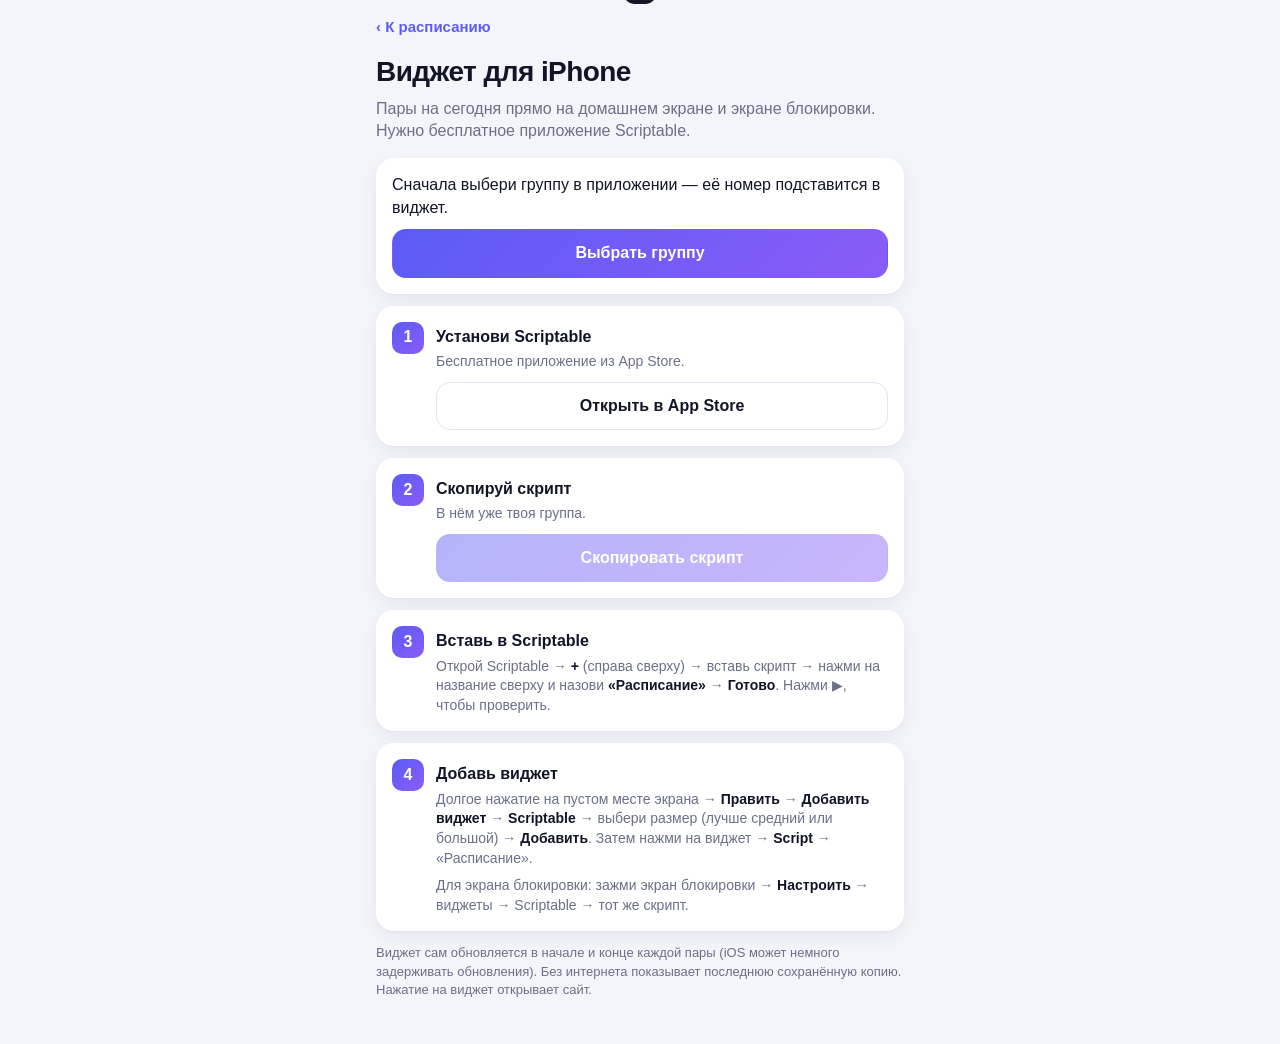
==== iphone.html @ b8d05b04 "Виджет для iPhone через Scriptable" ====
<!doctype html>
<html lang="ru">
<head>
  <meta charset="utf-8" />
  <meta name="viewport" content="width=device-width, initial-scale=1, viewport-fit=cover" />
  <title>Виджет для iPhone</title>
  <meta name="theme-color" content="#f4f5fb" media="(prefers-color-scheme: light)" />
  <meta name="theme-color" content="#0d0f17" media="(prefers-color-scheme: dark)" />
  <link rel="icon" href="icon.svg" type="image/svg+xml" />
  <link rel="apple-touch-icon" href="apple-touch-icon.png" />
  <link rel="stylesheet" href="style.css" />
  <style>
    .page { max-width: 560px; margin: 0 auto; padding: calc(16px + env(safe-area-inset-top)) 16px calc(32px + env(safe-area-inset-bottom)); }
    .back { color: var(--accent); text-decoration: none; font-weight: 600; font-size: 15px; }
    h1 { font-size: 28px; letter-spacing: -0.02em; margin: 14px 0 6px; }
    .lead { color: var(--muted); margin: 0 0 16px; }
    .card { background: var(--surface); border-radius: 18px; box-shadow: var(--shadow); padding: 16px; margin-bottom: 12px; }
    .step { display: grid; grid-template-columns: 32px 1fr; gap: 12px; align-items: start; }
    .num { width: 32px; height: 32px; border-radius: 10px; display: grid; place-items: center; font-weight: 800; color: #fff;
      background: linear-gradient(135deg, var(--accent), var(--accent-2)); }
    .step h3 { margin: 4px 0 4px; font-size: 16px; }
    .step p { margin: 0; color: var(--muted); font-size: 14px; }
    .step b { color: var(--text); }
    .group { display: flex; justify-content: space-between; align-items: center; gap: 10px; }
    .group strong { font-size: 18px; }
    .note { font-size: 13px; color: var(--muted); }
    .btn-block { display: block; text-align: center; text-decoration: none; }
  </style>
</head>
<body>
  <div class="page">
    <a class="back" href="./">‹ К расписанию</a>
    <h1>Виджет для iPhone</h1>
    <p class="lead">Пары на сегодня прямо на домашнем экране и экране блокировки. Нужно бесплатное приложение Scriptable.</p>

    <div class="card group" id="groupCard">
      <div>
        <div class="note">Твоя группа</div>
        <strong id="gName">—</strong>
      </div>
      <a class="btn btn-sm" href="./" style="text-decoration:none">Сменить</a>
    </div>
    <div class="card" id="noGroup" hidden>
      <p style="margin:0 0 10px">Сначала выбери группу в приложении — её номер подставится в виджет.</p>
      <a class="btn btn-primary btn-block" href="./">Выбрать группу</a>
    </div>

    <div class="card step">
      <div class="num">1</div>
      <div>
        <h3>Установи Scriptable</h3>
        <p>Бесплатное приложение из App Store.</p>
        <a class="btn btn-block" style="margin-top:10px" href="https://apps.apple.com/app/scriptable/id1405459188" target="_blank" rel="noopener">Открыть в App Store</a>
      </div>
    </div>

    <div class="card step">
      <div class="num">2</div>
      <div>
        <h3>Скопируй скрипт</h3>
        <p>В нём уже твоя группа.</p>
        <button id="copyBtn" class="btn btn-primary btn-block" style="margin-top:10px" disabled>Скопировать скрипт</button>
      </div>
    </div>

    <div class="card step">
      <div class="num">3</div>
      <div>
        <h3>Вставь в Scriptable</h3>
        <p>Открой Scriptable → <b>+</b> (справа сверху) → вставь скрипт → нажми на название сверху и назови <b>«Расписание»</b> → <b>Готово</b>. Нажми ▶︎, чтобы проверить.</p>
      </div>
    </div>

    <div class="card step">
      <div class="num">4</div>
      <div>
        <h3>Добавь виджет</h3>
        <p>Долгое нажатие на пустом месте экрана → <b>Править</b> → <b>Добавить виджет</b> → <b>Scriptable</b> → выбери размер (лучше средний или большой) → <b>Добавить</b>. Затем нажми на виджет → <b>Script</b> → «Расписание».</p>
        <p style="margin-top:8px">Для экрана блокировки: зажми экран блокировки → <b>Настроить</b> → виджеты → Scriptable → тот же скрипт.</p>
      </div>
    </div>

    <p class="note">Виджет сам обновляется в начале и конце каждой пары (iOS может немного задерживать обновления). Без интернета показывает последнюю сохранённую копию. Нажатие на виджет открывает сайт.</p>
  </div>

  <div id="toast" class="toast" role="status"></div>

  <script>
    (function () {
      var settings = {};
      try { settings = JSON.parse(localStorage.getItem("oshtu.settings") || "{}") || {}; } catch (e) {}
      var toast = function (msg) {
        var t = document.getElementById("toast");
        t.textContent = msg; t.classList.add("show");
        setTimeout(function () { t.classList.remove("show"); }, 2500);
      };
      if (!settings.groupId) {
        document.getElementById("groupCard").hidden = true;
        document.getElementById("noGroup").hidden = false;
        return;
      }
      document.getElementById("gName").textContent = settings.groupName || settings.groupId;
      var script = null;
      fetch("iphone-widget.js", { cache: "no-store" }).then(function (r) { return r.text(); }).then(function (tpl) {
        var name = JSON.stringify(String(settings.groupName || "")).slice(1, -1);
        var sem = settings.semester === "1" || settings.semester === "2" ? settings.semester : "auto";
        script = tpl.replace("__GROUP__", String(Number(settings.groupId)))
          .replace("__GROUP_NAME__", name)
          .replace("__SEMESTER__", sem)
          .replace("__FLIP__", settings.weekFlip ? "true" : "false");
        document.getElementById("copyBtn").disabled = false;
      }).catch(function () { toast("Не удалось загрузить скрипт — проверь интернет"); });

      document.getElementById("copyBtn").onclick = function () {
        if (!script) return;
        var done = function () { toast("Скрипт скопирован ✓ Теперь вставь его в Scriptable"); };
        if (navigator.clipboard && navigator.clipboard.writeText) {
          navigator.clipboard.writeText(script).then(done, fallback);
        } else fallback();
        function fallback() {
          var ta = document.createElement("textarea");
          ta.value = script; ta.setAttribute("readonly", ""); ta.style.position = "fixed"; ta.style.opacity = "0";
          document.body.appendChild(ta); ta.select(); ta.setSelectionRange(0, script.length);
          try { document.execCommand("copy"); done(); } catch (e) { toast("Не получилось скопировать"); }
          document.body.removeChild(ta);
        }
      };
    })();
  </script>
</body>
</html>
---- style.css ----
:root {
  --bg: #f4f5fb;
  --surface: #ffffff;
  --surface-2: #eef0f8;
  --text: #121527;
  --muted: #6b7088;
  --line: #e3e5f0;
  --accent: #5b5bf6;
  --accent-2: #8b5cf6;
  --accent-soft: #ebebff;
  --on-accent: #ffffff;
  --lec: #2f6bff;
  --lec-soft: #e7eeff;
  --prac: #0d9f6e;
  --prac-soft: #e2f6ee;
  --lab: #d97706;
  --lab-soft: #fdf1df;
  --ok: #10b981;
  --warn: #f59e0b;
  --bad: #ef4444;
  --shadow: 0 1px 2px rgba(18, 21, 39, 0.04), 0 6px 20px rgba(18, 21, 39, 0.06);
  --radius: 20px;
  --font: -apple-system, BlinkMacSystemFont, "Segoe UI", Roboto, "Inter", "Helvetica Neue", Arial, sans-serif;
  color-scheme: light;
}

@media (prefers-color-scheme: dark) {
  :root:not([data-theme="light"]) {
    --bg: #0d0f17;
    --surface: #161927;
    --surface-2: #1e2233;
    --text: #eef0fa;
    --muted: #8d92ab;
    --line: #262a3d;
    --accent: #7c7cff;
    --accent-2: #a78bfa;
    --accent-soft: #23244a;
    --lec: #6b9bff;
    --lec-soft: #1a2442;
    --prac: #34d399;
    --prac-soft: #12302a;
    --lab: #fbbf24;
    --lab-soft: #33280f;
    --shadow: 0 1px 2px rgba(0, 0, 0, 0.3), 0 8px 24px rgba(0, 0, 0, 0.25);
    color-scheme: dark;
  }
}
:root[data-theme="dark"] {
  --bg: #0d0f17;
  --surface: #161927;
  --surface-2: #1e2233;
  --text: #eef0fa;
  --muted: #8d92ab;
  --line: #262a3d;
  --accent: #7c7cff;
  --accent-2: #a78bfa;
  --accent-soft: #23244a;
  --lec: #6b9bff;
  --lec-soft: #1a2442;
  --prac: #34d399;
  --prac-soft: #12302a;
  --lab: #fbbf24;
  --lab-soft: #33280f;
  --shadow: 0 1px 2px rgba(0, 0, 0, 0.3), 0 8px 24px rgba(0, 0, 0, 0.25);
  color-scheme: dark;
}

* { box-sizing: border-box; }
html, body { margin: 0; }
body {
  background: var(--bg);
  color: var(--text);
  font-family: var(--font);
  font-size: 16px;
  line-height: 1.4;
  -webkit-font-smoothing: antialiased;
  -webkit-tap-highlight-color: transparent;
  min-height: 100dvh;
}
[hidden] { display: none !important; }
button { font: inherit; color: inherit; cursor: pointer; }
.muted { color: var(--muted); }

/* ---------- кнопки ---------- */
.btn {
  border: 1px solid var(--line);
  background: var(--surface);
  color: var(--text);
  border-radius: 14px;
  padding: 12px 18px;
  font-weight: 600;
  transition: transform 0.1s, opacity 0.2s, background 0.2s;
}
.btn:active { transform: scale(0.97); }
.btn:disabled { opacity: 0.45; cursor: default; }
.btn-primary {
  background: linear-gradient(135deg, var(--accent), var(--accent-2));
  color: var(--on-accent);
  border-color: transparent;
}
.btn-ghost { background: transparent; border-color: transparent; color: var(--muted); }
.btn-sm { padding: 8px 14px; font-size: 14px; border-radius: 12px; }
.btn-block { width: 100%; margin-top: 10px; }
.icon-btn {
  border: 0;
  background: transparent;
  width: 40px;
  height: 40px;
  border-radius: 12px;
  display: inline-grid;
  place-items: center;
  color: var(--muted);
}
.icon-btn:active { background: var(--surface-2); }
.link { color: var(--accent); text-decoration: none; font-weight: 600; font-size: 14px; display: inline-block; margin-top: 8px; }

/* ---------- первый запуск ---------- */
.setup {
  min-height: 100dvh;
  display: grid;
  place-items: center;
  padding: 24px 16px calc(24px + env(safe-area-inset-bottom));
}
.setup-card {
  width: 100%;
  max-width: 420px;
  background: var(--surface);
  border-radius: 28px;
  padding: 28px 22px;
  box-shadow: var(--shadow);
  text-align: center;
}
.setup-logo { border-radius: 18px; }
.setup-card h1 { font-size: 24px; margin: 14px 0 6px; letter-spacing: -0.02em; }
.setup-card p { margin: 0 0 20px; font-size: 15px; }
.field { display: block; text-align: left; margin-bottom: 14px; }
.field span { display: block; font-size: 13px; font-weight: 600; color: var(--muted); margin: 0 0 6px 4px; }
.field select {
  width: 100%;
  appearance: none;
  -webkit-appearance: none;
  background: var(--surface-2) url("data:image/svg+xml,%3Csvg xmlns='http://www.w3.org/2000/svg' width='16' height='16' viewBox='0 0 24 24'%3E%3Cpath d='M7 10l5 5 5-5' fill='none' stroke='%238d92ab' stroke-width='2' stroke-linecap='round'/%3E%3C/svg%3E") no-repeat right 14px center;
  border: 1px solid transparent;
  color: var(--text);
  border-radius: 14px;
  padding: 14px 40px 14px 14px;
  font: inherit;
  font-size: 16px;
}
.field select:focus { outline: none; border-color: var(--accent); }
.field select:disabled { opacity: 0.5; }
.error { color: var(--bad); font-size: 14px; margin: 4px 0 8px; }

/* ---------- основной экран ---------- */
.main {
  max-width: 560px;
  margin: 0 auto;
  padding: calc(8px + env(safe-area-inset-top)) 16px calc(96px + env(safe-area-inset-bottom));
}
.topbar { display: flex; align-items: center; justify-content: space-between; gap: 8px; height: 52px; }
.topbar-right { display: flex; align-items: center; gap: 2px; }
.chip {
  display: inline-flex;
  align-items: center;
  gap: 6px;
  border: 0;
  background: var(--surface);
  box-shadow: var(--shadow);
  padding: 8px 12px 8px 14px;
  border-radius: 999px;
  font-weight: 700;
  font-size: 15px;
}
.chip svg { color: var(--muted); }
.sync {
  display: inline-flex;
  align-items: center;
  gap: 6px;
  border: 0;
  background: transparent;
  color: var(--muted);
  font-size: 13px;
  padding: 8px;
  border-radius: 10px;
}
.dot { width: 8px; height: 8px; border-radius: 50%; background: var(--muted); flex: none; }
.dot.ok { background: var(--ok); box-shadow: 0 0 0 3px color-mix(in srgb, var(--ok) 25%, transparent); }
.dot.stale { background: var(--warn); }
.dot.off { background: var(--bad); }
.dot.busy { background: var(--accent); animation: pulse 1s infinite ease-in-out; }
@keyframes pulse { 50% { opacity: 0.3; } }

.install-banner {
  display: flex;
  align-items: center;
  gap: 10px;
  background: var(--accent-soft);
  border-radius: 16px;
  padding: 10px 6px 10px 14px;
  margin: 4px 0 8px;
}
.install-banner div { flex: 1; min-width: 0; display: flex; flex-direction: column; }
.install-banner strong { font-size: 14px; }
.install-banner span { font-size: 12px; color: var(--muted); }

.hero { padding: 14px 4px 10px; }
.hero-top { display: flex; align-items: center; gap: 8px; }
.hero-label { font-size: 13px; font-weight: 700; text-transform: uppercase; letter-spacing: 0.06em; color: var(--accent); }
.badge {
  font-size: 12px;
  font-weight: 600;
  padding: 3px 9px;
  border-radius: 999px;
  background: var(--surface-2);
  color: var(--muted);
}
.hero h1 { font-size: 30px; line-height: 1.15; margin: 6px 0 0; letter-spacing: -0.025em; font-weight: 800; }

.now-card {
  margin-top: 14px;
  background: linear-gradient(135deg, var(--accent), var(--accent-2));
  color: #fff;
  border-radius: var(--radius);
  padding: 14px 16px;
  box-shadow: 0 10px 30px color-mix(in srgb, var(--accent) 30%, transparent);
}
.now-card.calm { background: var(--surface); color: var(--text); box-shadow: var(--shadow); }
.now-card.calm .now-sub { color: var(--muted); }
.now-row { display: flex; align-items: baseline; justify-content: space-between; gap: 10px; }
.now-title { font-weight: 700; font-size: 15px; }
.now-time { font-weight: 800; font-size: 17px; font-variant-numeric: tabular-nums; white-space: nowrap; }
.now-sub { font-size: 14px; opacity: 0.9; margin-top: 2px; }
.progress { height: 6px; border-radius: 6px; background: rgba(255, 255, 255, 0.28); margin-top: 10px; overflow: hidden; }
.progress i { display: block; height: 100%; width: 0; background: #fff; border-radius: 6px; transition: width 0.6s; }

.week-strip { display: grid; grid-template-columns: repeat(6, 1fr); gap: 6px; margin: 8px 0 12px; }
.wd {
  border: 0;
  background: var(--surface);
  border-radius: 16px;
  padding: 8px 0 9px;
  display: flex;
  flex-direction: column;
  align-items: center;
  gap: 1px;
  position: relative;
  box-shadow: var(--shadow);
  transition: transform 0.12s, background 0.2s;
}
.wd:active { transform: scale(0.95); }
.wd small { font-size: 11px; font-weight: 600; color: var(--muted); text-transform: uppercase; }
.wd b { font-size: 17px; font-variant-numeric: tabular-nums; }
.wd .cnt { font-size: 10px; color: var(--muted); height: 12px; }
.wd.today b { color: var(--accent); }
.wd.sel { background: linear-gradient(135deg, var(--accent), var(--accent-2)); color: #fff; }
.wd.sel small, .wd.sel .cnt, .wd.sel.today b { color: rgba(255, 255, 255, 0.9); }

.seg {
  display: grid;
  grid-auto-flow: column;
  grid-auto-columns: 1fr;
  background: var(--surface-2);
  border-radius: 14px;
  padding: 4px;
  gap: 4px;
  margin-bottom: 14px;
}
.seg button {
  border: 0;
  background: transparent;
  padding: 9px 6px;
  border-radius: 11px;
  font-weight: 600;
  font-size: 14px;
  color: var(--muted);
}
.seg button.active { background: var(--surface); color: var(--text); box-shadow: var(--shadow); }
.seg-sm button { padding: 8px 4px; font-size: 13px; }

/* ---------- карточки пар ---------- */
.content { touch-action: pan-y; min-height: 200px; }
.content.slide-l { animation: slideL 0.22s ease-out; }
.content.slide-r { animation: slideR 0.22s ease-out; }
@keyframes slideL { from { opacity: 0; transform: translateX(24px); } }
@keyframes slideR { from { opacity: 0; transform: translateX(-24px); } }

.pair {
  display: grid;
  grid-template-columns: 54px 1fr;
  gap: 12px;
  background: var(--surface);
  border-radius: var(--radius);
  padding: 14px 14px 14px 10px;
  margin-bottom: 10px;
  box-shadow: var(--shadow);
  position: relative;
  overflow: hidden;
}
.pair.past { opacity: 0.55; }
.pair.now { outline: 2px solid var(--accent); outline-offset: -2px; }
.pair.now::after {
  content: "";
  position: absolute;
  left: 0;
  bottom: 0;
  height: 3px;
  width: var(--p, 0%);
  background: linear-gradient(90deg, var(--accent), var(--accent-2));
}
.pair-time { text-align: center; display: flex; flex-direction: column; align-items: center; padding-top: 2px; }
.pair-num {
  width: 30px;
  height: 30px;
  border-radius: 10px;
  display: grid;
  place-items: center;
  font-weight: 800;
  font-size: 15px;
  background: var(--surface-2);
  margin-bottom: 6px;
}
.pair.now .pair-num { background: var(--accent); color: #fff; }
.pair-time span { font-size: 13px; font-weight: 700; font-variant-numeric: tabular-nums; }
.pair-time em { font-style: normal; font-size: 12px; color: var(--muted); font-variant-numeric: tabular-nums; }
.lesson + .lesson { border-top: 1px dashed var(--line); margin-top: 10px; padding-top: 10px; }
.lesson-head { display: flex; align-items: flex-start; justify-content: space-between; gap: 8px; }
.subject { font-weight: 700; font-size: 16px; line-height: 1.25; }
.tag {
  flex: none;
  font-size: 11px;
  font-weight: 700;
  padding: 3px 8px;
  border-radius: 8px;
  background: var(--surface-2);
  color: var(--muted);
}
.tag.lec { background: var(--lec-soft); color: var(--lec); }
.tag.prac { background: var(--prac-soft); color: var(--prac); }
.tag.lab { background: var(--lab-soft); color: var(--lab); }
.meta { display: flex; flex-wrap: wrap; gap: 4px 14px; margin-top: 6px; font-size: 14px; color: var(--muted); }
.meta span { display: inline-flex; align-items: center; gap: 5px; }
.meta svg { flex: none; opacity: 0.8; }
.other {
  margin-top: 8px;
  font-size: 12px;
  color: var(--muted);
  background: var(--surface-2);
  border-radius: 10px;
  padding: 6px 9px;
}
.gap {
  text-align: center;
  font-size: 13px;
  color: var(--muted);
  margin: -2px 0 10px;
  display: flex;
  align-items: center;
  gap: 10px;
}
.gap::before, .gap::after { content: ""; flex: 1; border-top: 1px dashed var(--line); }

.empty {
  text-align: center;
  padding: 40px 20px;
  background: var(--surface);
  border-radius: var(--radius);
  box-shadow: var(--shadow);
}
.empty .big { font-size: 44px; line-height: 1; margin-bottom: 10px; }
.empty h3 { margin: 0 0 4px; font-size: 18px; }
.empty p { margin: 0; color: var(--muted); font-size: 14px; }
.empty .btn { margin-top: 14px; }

/* неделя */
.wk-day { background: var(--surface); border-radius: var(--radius); box-shadow: var(--shadow); padding: 12px 14px; margin-bottom: 10px; }
.wk-day.today { outline: 2px solid var(--accent); outline-offset: -2px; }
.wk-head { display: flex; justify-content: space-between; align-items: baseline; margin-bottom: 6px; cursor: pointer; }
.wk-head b { font-size: 15px; }
.wk-head span { font-size: 13px; color: var(--muted); }
.wk-row { display: grid; grid-template-columns: 22px 46px 1fr auto; gap: 8px; align-items: baseline; padding: 6px 0; border-top: 1px solid var(--line); font-size: 14px; }
.wk-row:first-of-type { border-top: 0; }
.wk-row .n { font-weight: 800; color: var(--accent); }
.wk-row .t { color: var(--muted); font-variant-numeric: tabular-nums; font-size: 13px; }
.wk-row .s { font-weight: 600; min-width: 0; }
.wk-row .s small { display: block; font-weight: 400; color: var(--muted); font-size: 12px; }
.wk-row .r { color: var(--muted); font-size: 12px; white-space: nowrap; }
.wk-free { color: var(--muted); font-size: 14px; padding: 2px 0; }

.sync-info { text-align: center; color: var(--muted); font-size: 12px; padding: 10px 0 0; }

/* нижняя панель */
.bottom-bar {
  position: fixed;
  left: 50%;
  transform: translateX(-50%);
  bottom: calc(14px + env(safe-area-inset-bottom));
  display: flex;
  align-items: center;
  gap: 6px;
  padding: 6px;
  background: color-mix(in srgb, var(--surface) 88%, transparent);
  backdrop-filter: blur(16px);
  -webkit-backdrop-filter: blur(16px);
  border-radius: 999px;
  box-shadow: 0 10px 30px rgba(0, 0, 0, 0.15);
  border: 1px solid var(--line);
  z-index: 10;
}
.nav-btn {
  width: 52px;
  height: 48px;
  border: 0;
  border-radius: 999px;
  background: var(--surface-2);
  display: grid;
  place-items: center;
}
.nav-btn:active, .today-btn:active { transform: scale(0.94); }
.today-btn {
  height: 48px;
  min-width: 128px;
  border: 0;
  border-radius: 999px;
  font-weight: 700;
  padding: 0 18px;
  background: linear-gradient(135deg, var(--accent), var(--accent-2));
  color: #fff;
}

/* ---------- настройки ---------- */
.sheet {
  border: 0;
  padding: 8px 18px calc(22px + env(safe-area-inset-bottom));
  width: 100%;
  max-width: 560px;
  margin: auto auto 0;
  border-radius: 26px 26px 0 0;
  background: var(--bg);
  color: var(--text);
  max-height: 92dvh;
}
.sheet[open] { animation: sheetUp 0.25s ease-out; }
@keyframes sheetUp { from { transform: translateY(40px); opacity: 0; } }
.sheet::backdrop { background: rgba(8, 10, 20, 0.45); backdrop-filter: blur(2px); }
.sheet-handle { width: 40px; height: 5px; border-radius: 5px; background: var(--line); margin: 4px auto 6px; }
.sheet-head { display: flex; justify-content: space-between; align-items: center; }
.sheet-head h2 { margin: 0; font-size: 22px; }
.set-group { background: var(--surface); border-radius: 18px; padding: 14px; margin-top: 12px; box-shadow: var(--shadow); }
.set-group .seg { margin-bottom: 0; }
.set-row { display: flex; justify-content: space-between; align-items: center; gap: 10px; }
.set-title { font-weight: 700; font-size: 17px; }
.set-sub { color: var(--muted); font-size: 13px; }
.set-label { font-weight: 700; font-size: 14px; margin-bottom: 10px; }
.set-hint { color: var(--muted); font-size: 13px; margin-top: 10px; }
.set-hint b { color: var(--text); }
.set-foot { color: var(--muted); font-size: 12px; text-align: center; margin: 16px 0 0; }
.copy-row { display: flex; gap: 8px; margin-top: 10px; }
.copy-row input {
  flex: 1;
  min-width: 0;
  border: 1px solid var(--line);
  background: var(--surface-2);
  color: var(--text);
  border-radius: 12px;
  padding: 8px 10px;
  font-size: 13px;
}

.toast {
  position: fixed;
  left: 50%;
  top: calc(14px + env(safe-area-inset-top));
  transform: translate(-50%, -150%);
  background: var(--text);
  color: var(--bg);
  padding: 10px 16px;
  border-radius: 14px;
  font-size: 14px;
  font-weight: 600;
  transition: transform 0.3s;
  z-index: 50;
  max-width: calc(100% - 32px);
  text-align: center;
}
.toast.show { transform: translate(-50%, 0); }

@media (min-width: 600px) {
  .hero h1 { font-size: 34px; }
}
@media (prefers-reduced-motion: reduce) {
  * { animation: none !important; transition: none !important; }
}
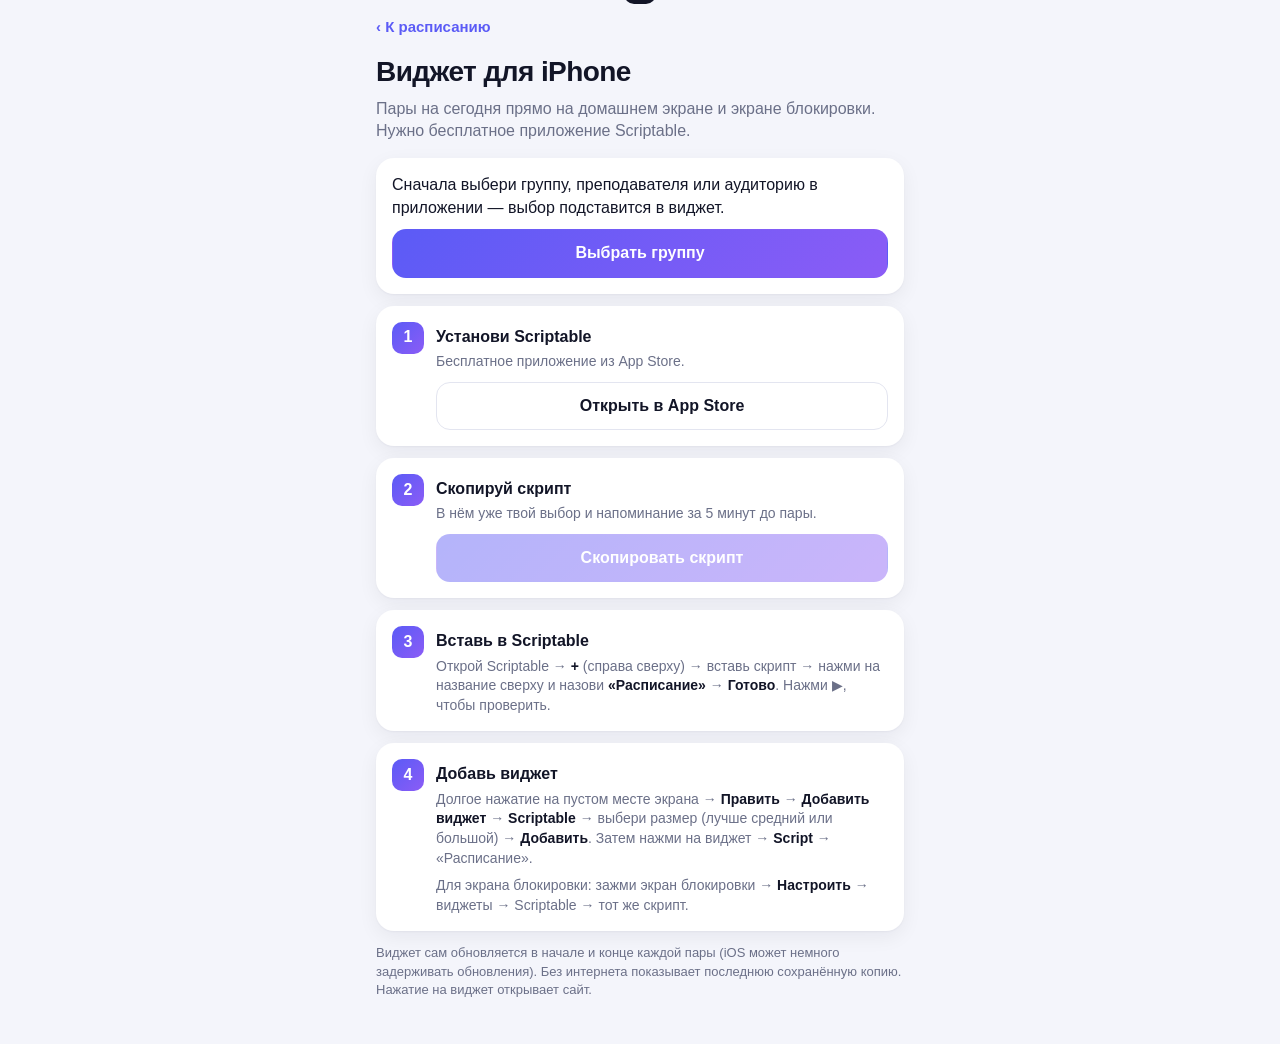
==== commit 3402a945: "Версия 1.2: преподаватели, аудитории, экзамены, ЛАЗ, напоминания со своей мелодией" ====
--- a/iphone.html
+++ b/iphone.html
@@ -35,13 +35,13 @@
 
     <div class="card group" id="groupCard">
       <div>
-        <div class="note">Твоя группа</div>
+        <div class="note">Твоё расписание</div>
         <strong id="gName">—</strong>
       </div>
       <a class="btn btn-sm" href="./" style="text-decoration:none">Сменить</a>
     </div>
     <div class="card" id="noGroup" hidden>
-      <p style="margin:0 0 10px">Сначала выбери группу в приложении — её номер подставится в виджет.</p>
+      <p style="margin:0 0 10px">Сначала выбери группу, преподавателя или аудиторию в приложении — выбор подставится в виджет.</p>
       <a class="btn btn-primary btn-block" href="./">Выбрать группу</a>
     </div>
 
@@ -58,7 +58,7 @@
       <div class="num">2</div>
       <div>
         <h3>Скопируй скрипт</h3>
-        <p>В нём уже твоя группа.</p>
+        <p>В нём уже твой выбор и напоминание за 5 минут до пары.</p>
         <button id="copyBtn" class="btn btn-primary btn-block" style="margin-top:10px" disabled>Скопировать скрипт</button>
       </div>
     </div>
@@ -94,19 +94,23 @@
         t.textContent = msg; t.classList.add("show");
         setTimeout(function () { t.classList.remove("show"); }, 2500);
       };
-      if (!settings.groupId) {
+      if (settings.groupId && !settings.targetId) { settings.mode = "group"; settings.targetId = settings.groupId; settings.targetName = settings.groupName; }
+      if (!settings.targetId) {
         document.getElementById("groupCard").hidden = true;
         document.getElementById("noGroup").hidden = false;
         return;
       }
-      document.getElementById("gName").textContent = settings.groupName || settings.groupId;
+      document.getElementById("gName").textContent = (settings.mode === "room" ? "Аудитория " : "") + (settings.targetName || settings.targetId);
       var script = null;
       fetch("iphone-widget.js", { cache: "no-store" }).then(function (r) { return r.text(); }).then(function (tpl) {
-        var name = JSON.stringify(String(settings.groupName || "")).slice(1, -1);
+        var name = JSON.stringify(String(settings.targetName || "")).slice(1, -1);
         var sem = settings.semester === "1" || settings.semester === "2" ? settings.semester : "auto";
-        script = tpl.replace("__GROUP__", String(Number(settings.groupId)))
+        var kind = settings.mode === "teacher" || settings.mode === "room" ? settings.mode : "group";
+        script = tpl.replace("__KIND__", kind)
+          .replace("__GROUP__", String(Number(settings.targetId || settings.groupId)))
           .replace("__GROUP_NAME__", name)
           .replace("__SEMESTER__", sem)
+          .replace("__NOTIFY__", String(Number(settings.notify == null ? 5 : settings.notify) || 0))
           .replace("__FLIP__", settings.weekFlip ? "true" : "false");
         document.getElementById("copyBtn").disabled = false;
       }).catch(function () { toast("Не удалось загрузить скрипт — проверь интернет"); });
--- a/style.css
+++ b/style.css
@@ -386,6 +386,59 @@
 .wk-row .r { color: var(--muted); font-size: 12px; white-space: nowrap; }
 .wk-free { color: var(--muted); font-size: 14px; padding: 2px 0; }
 
+/* разделы: занятия / экзамены / ЛАЗ */
+.sections { display: flex; gap: 8px; margin: 4px 0 12px; overflow-x: auto; scrollbar-width: none; }
+.sections::-webkit-scrollbar { display: none; }
+.sections button {
+  flex: none;
+  border: 1px solid var(--line);
+  background: var(--surface);
+  color: var(--muted);
+  border-radius: 999px;
+  padding: 8px 14px;
+  font-weight: 700;
+  font-size: 14px;
+}
+.sections button.active { background: var(--text); color: var(--bg); border-color: var(--text); }
+
+.mode-seg { margin: 0 0 16px; }
+.mode-seg button { font-size: 13px; }
+.field .search {
+  width: 100%;
+  border: 1px solid transparent;
+  background: var(--surface-2);
+  color: var(--text);
+  border-radius: 14px;
+  padding: 12px 14px;
+  font: inherit;
+  font-size: 16px;
+  margin-bottom: 8px;
+}
+.field .search:focus { outline: none; border-color: var(--accent); }
+
+.sub-tag { font-size: 11px; font-weight: 700; color: var(--accent); background: var(--accent-soft); border-radius: 6px; padding: 1px 6px; margin-left: 6px; vertical-align: 2px; }
+
+/* экзамены и ЛАЗ */
+.exam {
+  display: grid;
+  grid-template-columns: 58px 1fr;
+  gap: 12px;
+  background: var(--surface);
+  border-radius: var(--radius);
+  padding: 14px 14px 14px 10px;
+  margin-bottom: 10px;
+  box-shadow: var(--shadow);
+}
+.exam.past { opacity: 0.5; }
+.exam.soon { outline: 2px solid var(--accent); outline-offset: -2px; }
+.exam-date { text-align: center; border-radius: 14px; background: var(--surface-2); padding: 8px 0; align-self: start; }
+.exam.soon .exam-date { background: linear-gradient(135deg, var(--accent), var(--accent-2)); color: #fff; }
+.exam-date b { display: block; font-size: 22px; line-height: 1; font-weight: 800; }
+.exam-date span { display: block; font-size: 12px; font-weight: 700; text-transform: uppercase; margin-top: 2px; }
+.exam-date small { display: block; font-size: 11px; opacity: 0.8; }
+.exam .left { font-size: 12px; font-weight: 700; color: var(--accent); margin-top: 6px; }
+.exam .consult { margin-top: 8px; font-size: 13px; color: var(--muted); background: var(--surface-2); border-radius: 10px; padding: 6px 9px; }
+
 .sync-info { text-align: center; color: var(--muted); font-size: 12px; padding: 10px 0 0; }
 
 /* нижняя панель */
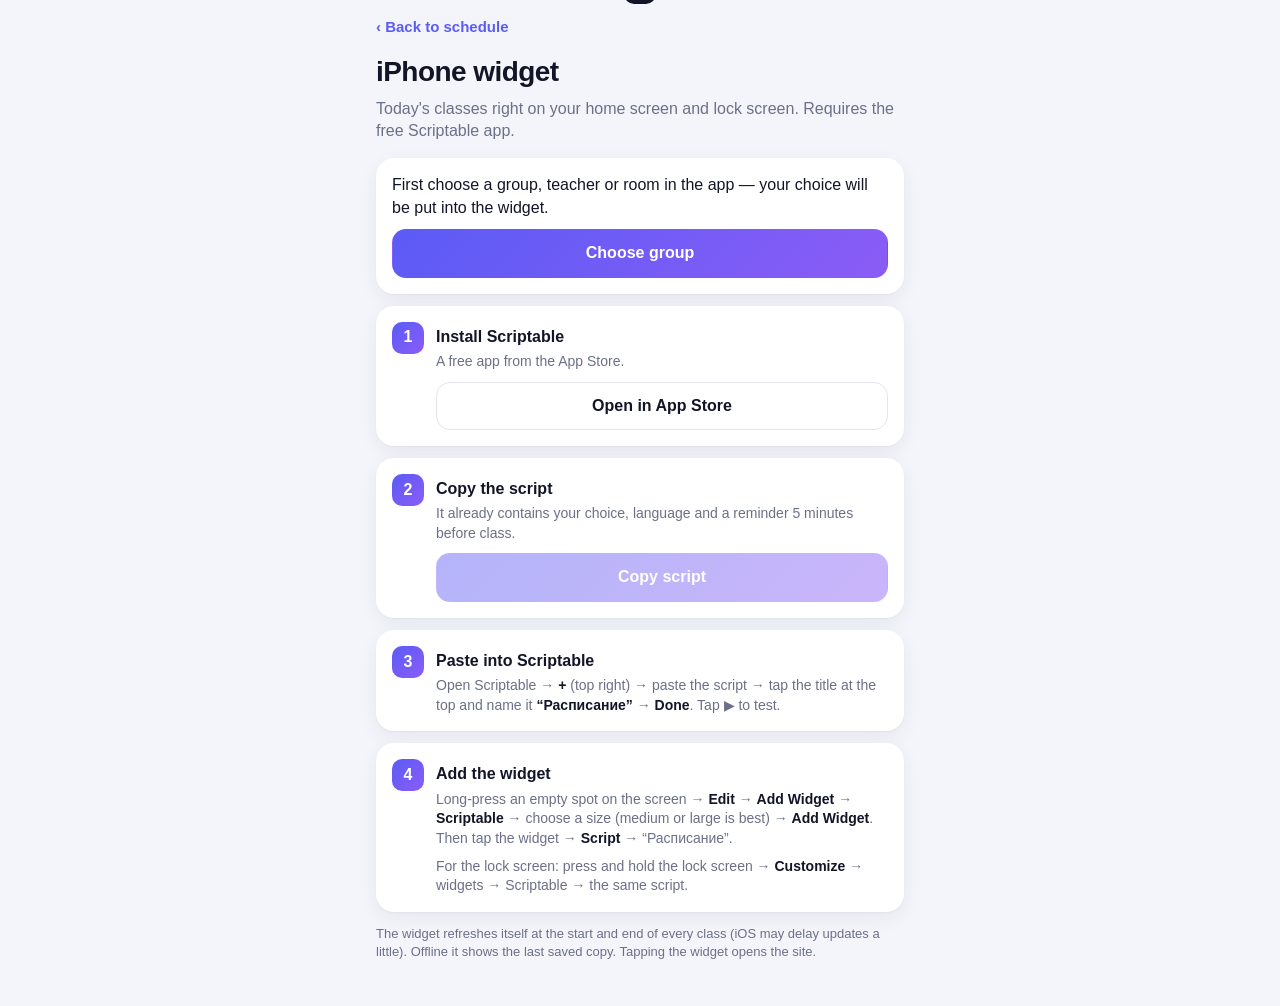
==== commit 7a090262: "v1.4: три языка (русский, кыргызча, English)" ====
--- a/iphone.html
+++ b/iphone.html
@@ -29,64 +29,122 @@
 </head>
 <body>
   <div class="page">
-    <a class="back" href="./">‹ К расписанию</a>
-    <h1>Виджет для iPhone</h1>
-    <p class="lead">Пары на сегодня прямо на домашнем экране и экране блокировки. Нужно бесплатное приложение Scriptable.</p>
+    <a class="back" href="./" data-k="back">‹ К расписанию</a>
+    <h1 data-k="h1">Виджет для iPhone</h1>
+    <p class="lead" data-k="lead">Пары на сегодня прямо на домашнем экране и экране блокировки. Нужно бесплатное приложение Scriptable.</p>
 
     <div class="card group" id="groupCard">
       <div>
-        <div class="note">Твоё расписание</div>
+        <div class="note" data-k="yours">Твоё расписание</div>
         <strong id="gName">—</strong>
       </div>
-      <a class="btn btn-sm" href="./" style="text-decoration:none">Сменить</a>
+      <a class="btn btn-sm" href="./" style="text-decoration:none" data-k="change">Сменить</a>
     </div>
     <div class="card" id="noGroup" hidden>
-      <p style="margin:0 0 10px">Сначала выбери группу, преподавателя или аудиторию в приложении — выбор подставится в виджет.</p>
-      <a class="btn btn-primary btn-block" href="./">Выбрать группу</a>
+      <p style="margin:0 0 10px" data-k="noSel">Сначала выбери группу, преподавателя или аудиторию в приложении — выбор подставится в виджет.</p>
+      <a class="btn btn-primary btn-block" href="./" data-k="choose">Выбрать группу</a>
     </div>
 
     <div class="card step">
       <div class="num">1</div>
       <div>
-        <h3>Установи Scriptable</h3>
-        <p>Бесплатное приложение из App Store.</p>
-        <a class="btn btn-block" style="margin-top:10px" href="https://apps.apple.com/app/scriptable/id1405459188" target="_blank" rel="noopener">Открыть в App Store</a>
+        <h3 data-k="s1">Установи Scriptable</h3>
+        <p data-k="s1p">Бесплатное приложение из App Store.</p>
+        <a class="btn btn-block" style="margin-top:10px" href="https://apps.apple.com/app/scriptable/id1405459188" target="_blank" rel="noopener" data-k="s1b">Открыть в App Store</a>
       </div>
     </div>
 
     <div class="card step">
       <div class="num">2</div>
       <div>
-        <h3>Скопируй скрипт</h3>
-        <p>В нём уже твой выбор и напоминание за 5 минут до пары.</p>
-        <button id="copyBtn" class="btn btn-primary btn-block" style="margin-top:10px" disabled>Скопировать скрипт</button>
+        <h3 data-k="s2">Скопируй скрипт</h3>
+        <p data-k="s2p">В нём уже твой выбор и напоминание за 5 минут до пары.</p>
+        <button id="copyBtn" class="btn btn-primary btn-block" style="margin-top:10px" disabled data-k="s2b">Скопировать скрипт</button>
       </div>
     </div>
 
     <div class="card step">
       <div class="num">3</div>
       <div>
-        <h3>Вставь в Scriptable</h3>
-        <p>Открой Scriptable → <b>+</b> (справа сверху) → вставь скрипт → нажми на название сверху и назови <b>«Расписание»</b> → <b>Готово</b>. Нажми ▶︎, чтобы проверить.</p>
+        <h3 data-k="s3">Вставь в Scriptable</h3>
+        <p data-kh="s3p"></p>
       </div>
     </div>
 
     <div class="card step">
       <div class="num">4</div>
       <div>
-        <h3>Добавь виджет</h3>
-        <p>Долгое нажатие на пустом месте экрана → <b>Править</b> → <b>Добавить виджет</b> → <b>Scriptable</b> → выбери размер (лучше средний или большой) → <b>Добавить</b>. Затем нажми на виджет → <b>Script</b> → «Расписание».</p>
-        <p style="margin-top:8px">Для экрана блокировки: зажми экран блокировки → <b>Настроить</b> → виджеты → Scriptable → тот же скрипт.</p>
+        <h3 data-k="s4">Добавь виджет</h3>
+        <p data-kh="s4p"></p>
+        <p style="margin-top:8px" data-kh="s4l"></p>
       </div>
     </div>
 
-    <p class="note">Виджет сам обновляется в начале и конце каждой пары (iOS может немного задерживать обновления). Без интернета показывает последнюю сохранённую копию. Нажатие на виджет открывает сайт.</p>
+    <p class="note" data-k="foot">Виджет сам обновляется в начале и конце каждой пары (iOS может немного задерживать обновления). Без интернета показывает последнюю сохранённую копию. Нажатие на виджет открывает сайт.</p>
   </div>
 
   <div id="toast" class="toast" role="status"></div>
 
+  <script src="i18n.js"></script>
   <script>
     (function () {
+      var T = {
+        ru: {
+          title: "Виджет для iPhone", back: "‹ К расписанию", h1: "Виджет для iPhone",
+          lead: "Пары на сегодня прямо на домашнем экране и экране блокировки. Нужно бесплатное приложение Scriptable.",
+          yours: "Твоё расписание", change: "Сменить",
+          noSel: "Сначала выбери группу, преподавателя или аудиторию в приложении — выбор подставится в виджет.", choose: "Выбрать группу",
+          s1: "Установи Scriptable", s1p: "Бесплатное приложение из App Store.", s1b: "Открыть в App Store",
+          s2: "Скопируй скрипт", s2p: "В нём уже твой выбор, язык и напоминание за 5 минут до пары.", s2b: "Скопировать скрипт",
+          s3: "Вставь в Scriptable",
+          s3p: "Открой Scriptable → <b>+</b> (справа сверху) → вставь скрипт → нажми на название сверху и назови <b>«Расписание»</b> → <b>Готово</b>. Нажми ▶︎, чтобы проверить.",
+          s4: "Добавь виджет",
+          s4p: "Долгое нажатие на пустом месте экрана → <b>Править</b> → <b>Добавить виджет</b> → <b>Scriptable</b> → выбери размер (лучше средний или большой) → <b>Добавить</b>. Затем нажми на виджет → <b>Script</b> → «Расписание».",
+          s4l: "Для экрана блокировки: зажми экран блокировки → <b>Настроить</b> → виджеты → Scriptable → тот же скрипт.",
+          foot: "Виджет сам обновляется в начале и конце каждой пары (iOS может немного задерживать обновления). Без интернета показывает последнюю сохранённую копию. Нажатие на виджет открывает сайт.",
+          room: "Аудитория ", copied: "Скрипт скопирован ✓ Теперь вставь его в Scriptable", noCopy: "Не получилось скопировать",
+          noLoad: "Не удалось загрузить скрипт — проверь интернет",
+        },
+        ky: {
+          title: "iPhone үчүн виджет", back: "‹ Жадыбалга", h1: "iPhone үчүн виджет",
+          lead: "Бүгүнкү сабактар түз эле башкы экранда жана кулпу экранында. Акысыз Scriptable тиркемеси керек.",
+          yours: "Сиздин жадыбал", change: "Өзгөртүү",
+          noSel: "Адегенде тиркемеде топту, окутуучуну же аудиторияны тандаңыз — тандоо виджетке өзү коюлат.", choose: "Топту тандоо",
+          s1: "Scriptable орнотуңуз", s1p: "App Store'догу акысыз тиркеме.", s1b: "App Store'до ачуу",
+          s2: "Скриптти көчүрүңүз", s2p: "Анда сиздин тандооңуз, тил жана пара алдында 5 мүнөт мурун эскертүү бар.", s2b: "Скриптти көчүрүү",
+          s3: "Scriptable'га коюңуз",
+          s3p: "Scriptable ачыңыз → <b>+</b> (жогору оңдо) → скриптти коюңуз → жогорудагы аталышты басып, <b>«Расписание»</b> деп атаңыз → <b>Даяр</b>. Текшерүү үчүн ▶︎ басыңыз.",
+          s4: "Виджет кошуңуз",
+          s4p: "Экрандын бош жерин узак басыңыз → <b>Түзөтүү</b> → <b>Виджет кошуу</b> → <b>Scriptable</b> → өлчөмүн тандаңыз (орточо же чоң жакшы) → <b>Кошуу</b>. Андан соң виджетти басыңыз → <b>Script</b> → «Расписание».",
+          s4l: "Кулпу экраны үчүн: кулпу экранын басып туруңуз → <b>Ыңгайлаштыруу</b> → виджеттер → Scriptable → ошол эле скрипт.",
+          foot: "Виджет ар бир паранын башында жана аягында өзү жаңыланат (iOS жаңылоону бир аз кечиктириши мүмкүн). Интернет жок болсо, акыркы сакталган көчүрмөнү көрсөтөт. Виджетти басканда сайт ачылат.",
+          room: "Аудитория ", copied: "Скрипт көчүрүлдү ✓ Эми аны Scriptable'га коюңуз", noCopy: "Көчүрүү мүмкүн болбоду",
+          noLoad: "Скриптти жүктөө мүмкүн болбоду — интернетти текшериңиз",
+        },
+        en: {
+          title: "iPhone widget", back: "‹ Back to schedule", h1: "iPhone widget",
+          lead: "Today's classes right on your home screen and lock screen. Requires the free Scriptable app.",
+          yours: "Your schedule", change: "Change",
+          noSel: "First choose a group, teacher or room in the app — your choice will be put into the widget.", choose: "Choose group",
+          s1: "Install Scriptable", s1p: "A free app from the App Store.", s1b: "Open in App Store",
+          s2: "Copy the script", s2p: "It already contains your choice, language and a reminder 5 minutes before class.", s2b: "Copy script",
+          s3: "Paste into Scriptable",
+          s3p: "Open Scriptable → <b>+</b> (top right) → paste the script → tap the title at the top and name it <b>“Расписание”</b> → <b>Done</b>. Tap ▶︎ to test.",
+          s4: "Add the widget",
+          s4p: "Long-press an empty spot on the screen → <b>Edit</b> → <b>Add Widget</b> → <b>Scriptable</b> → choose a size (medium or large is best) → <b>Add Widget</b>. Then tap the widget → <b>Script</b> → “Расписание”.",
+          s4l: "For the lock screen: press and hold the lock screen → <b>Customize</b> → widgets → Scriptable → the same script.",
+          foot: "The widget refreshes itself at the start and end of every class (iOS may delay updates a little). Offline it shows the last saved copy. Tapping the widget opens the site.",
+          room: "Room ", copied: "Script copied ✓ Now paste it into Scriptable", noCopy: "Couldn't copy",
+          noLoad: "Couldn't load the script — check your internet",
+        },
+      };
+      var lang = (window.I18N && window.I18N.lang) || "ru";
+      var L = T[lang] || T.ru;
+      document.documentElement.lang = lang;
+      document.title = L.title;
+      Array.prototype.forEach.call(document.querySelectorAll("[data-k]"), function (el) { if (L[el.dataset.k]) el.textContent = L[el.dataset.k]; });
+      Array.prototype.forEach.call(document.querySelectorAll("[data-kh]"), function (el) { if (L[el.dataset.kh]) el.innerHTML = L[el.dataset.kh]; });
+
       var settings = {};
       try { settings = JSON.parse(localStorage.getItem("oshtu.settings") || "{}") || {}; } catch (e) {}
       var toast = function (msg) {
@@ -100,7 +158,7 @@
         document.getElementById("noGroup").hidden = false;
         return;
       }
-      document.getElementById("gName").textContent = (settings.mode === "room" ? "Аудитория " : "") + (settings.targetName || settings.targetId);
+      document.getElementById("gName").textContent = (settings.mode === "room" ? L.room : "") + (settings.targetName || settings.targetId);
       var script = null;
       fetch("iphone-widget.js", { cache: "no-store" }).then(function (r) { return r.text(); }).then(function (tpl) {
         var name = JSON.stringify(String(settings.targetName || "")).slice(1, -1);
@@ -111,13 +169,15 @@
           .replace("__GROUP_NAME__", name)
           .replace("__SEMESTER__", sem)
           .replace("__NOTIFY__", String(Number(settings.notify == null ? 5 : settings.notify) || 0))
+          .replace("__STYLE__", settings.notifyStyle === "simple" ? "simple" : "melody")
+          .replace("__LANG__", lang)
           .replace("__FLIP__", settings.weekFlip ? "true" : "false");
         document.getElementById("copyBtn").disabled = false;
-      }).catch(function () { toast("Не удалось загрузить скрипт — проверь интернет"); });
+      }).catch(function () { toast(L.noLoad); });
 
       document.getElementById("copyBtn").onclick = function () {
         if (!script) return;
-        var done = function () { toast("Скрипт скопирован ✓ Теперь вставь его в Scriptable"); };
+        var done = function () { toast(L.copied); };
         if (navigator.clipboard && navigator.clipboard.writeText) {
           navigator.clipboard.writeText(script).then(done, fallback);
         } else fallback();
@@ -125,7 +185,7 @@
           var ta = document.createElement("textarea");
           ta.value = script; ta.setAttribute("readonly", ""); ta.style.position = "fixed"; ta.style.opacity = "0";
           document.body.appendChild(ta); ta.select(); ta.setSelectionRange(0, script.length);
-          try { document.execCommand("copy"); done(); } catch (e) { toast("Не получилось скопировать"); }
+          try { document.execCommand("copy"); done(); } catch (e) { toast(L.noCopy); }
           document.body.removeChild(ta);
         }
       };
--- a/style.css
+++ b/style.css
@@ -131,6 +131,7 @@
   text-align: center;
 }
 .setup-logo { border-radius: 18px; }
+.lang-seg { margin: -8px 0 18px; }
 .setup-card h1 { font-size: 24px; margin: 14px 0 6px; letter-spacing: -0.02em; }
 .setup-card p { margin: 0 0 20px; font-size: 15px; }
 .field { display: block; text-align: left; margin-bottom: 14px; }
